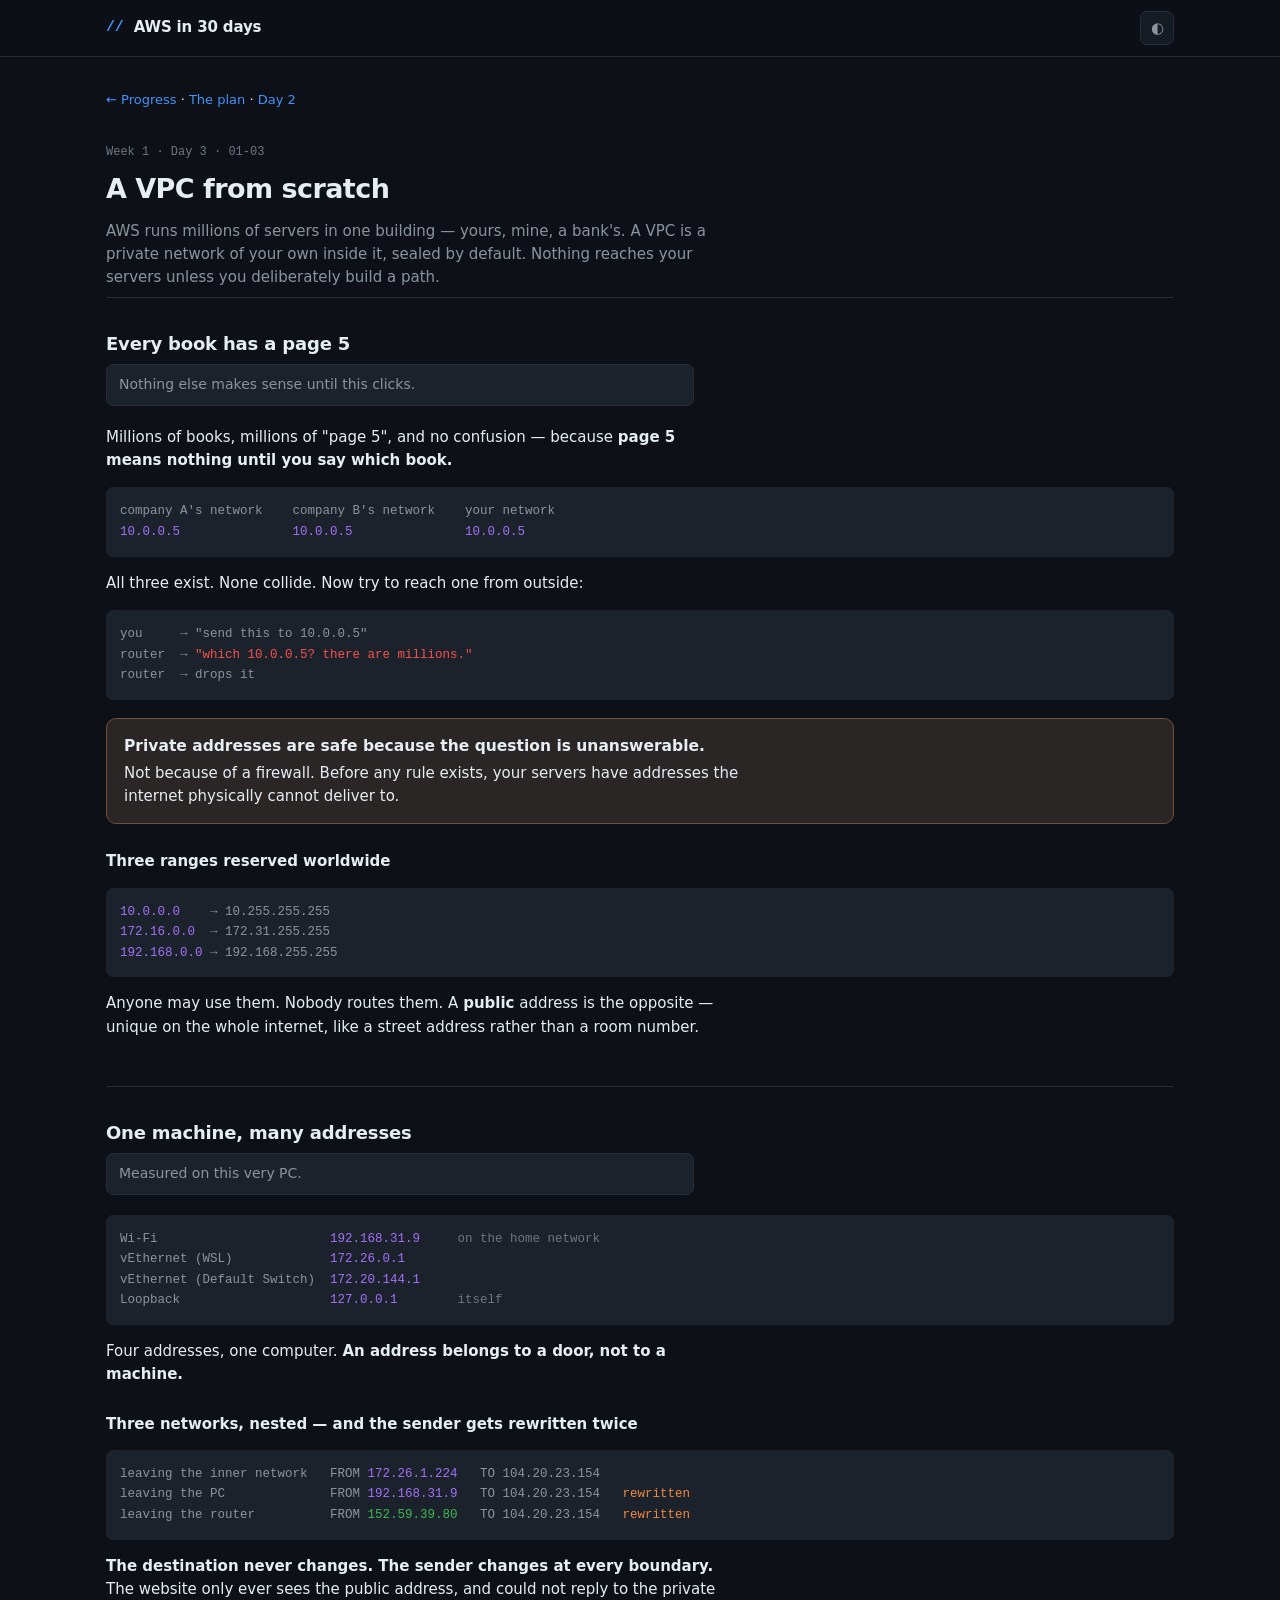
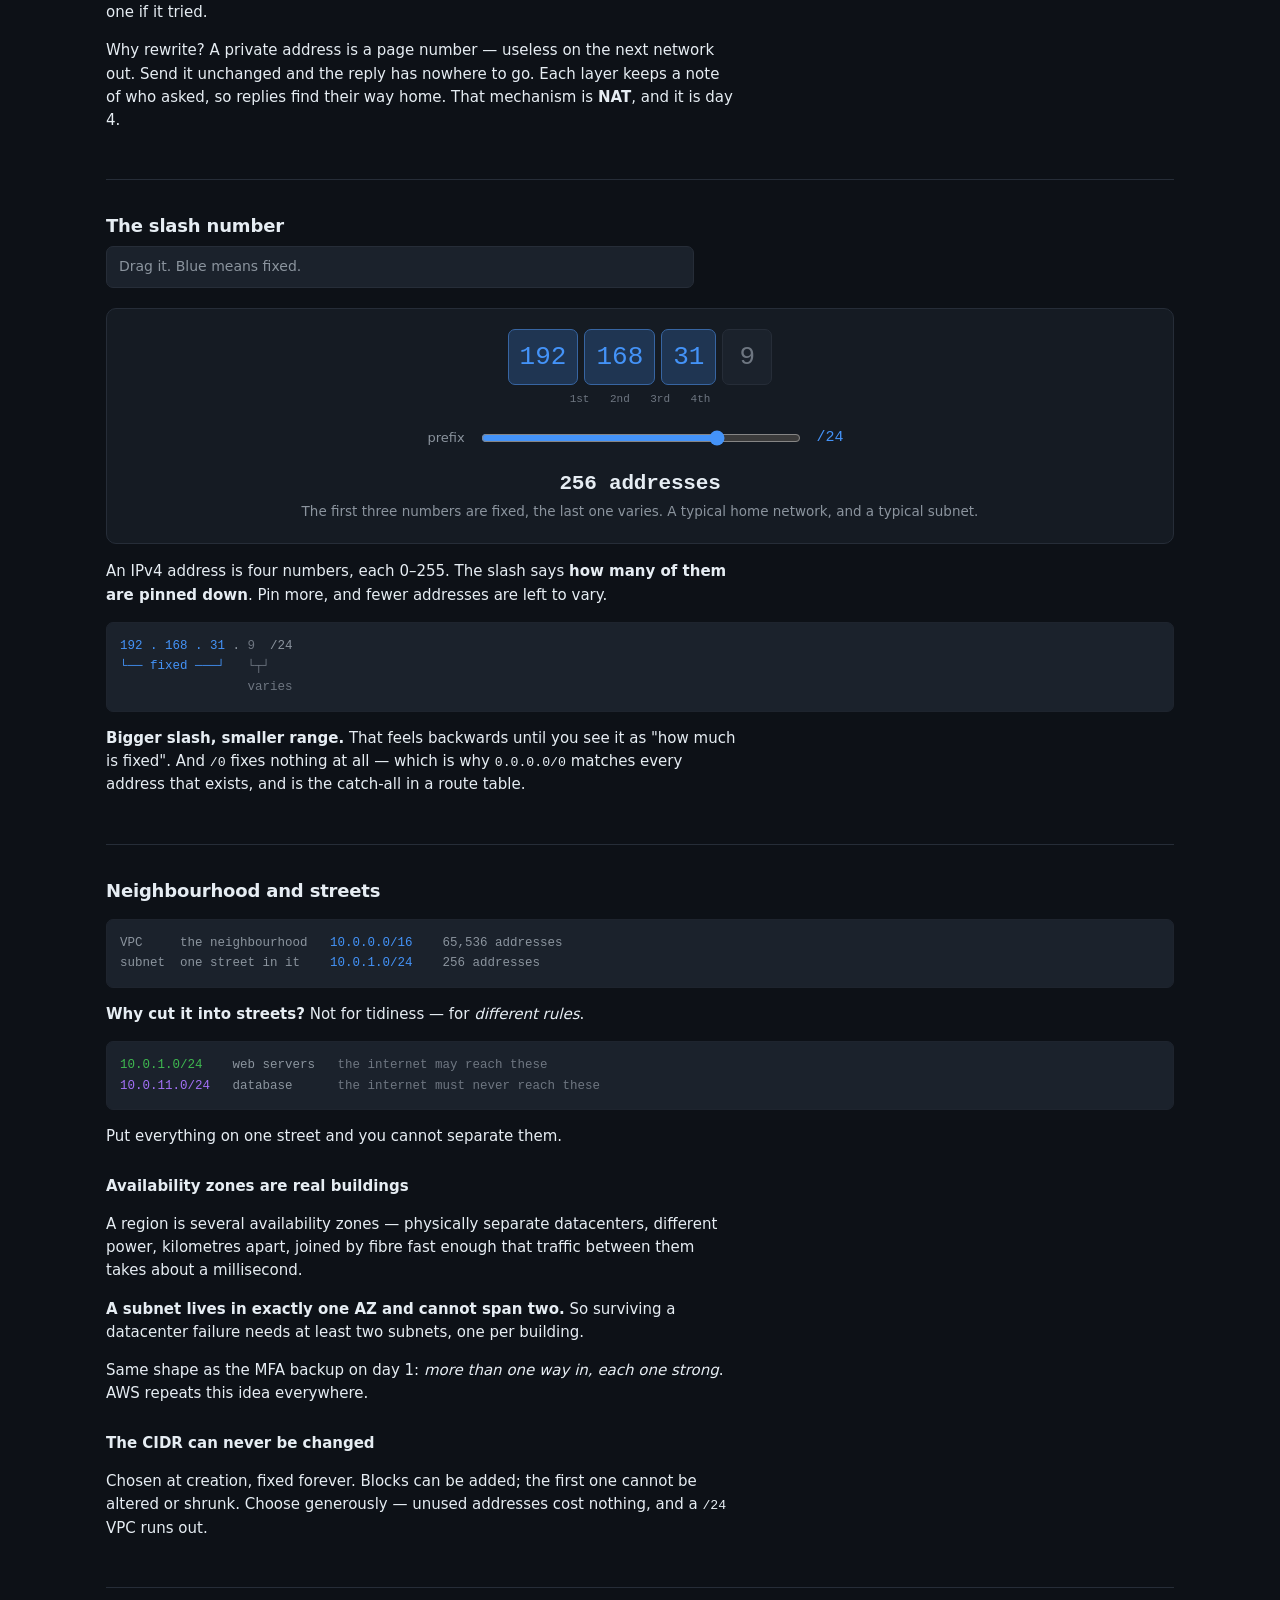
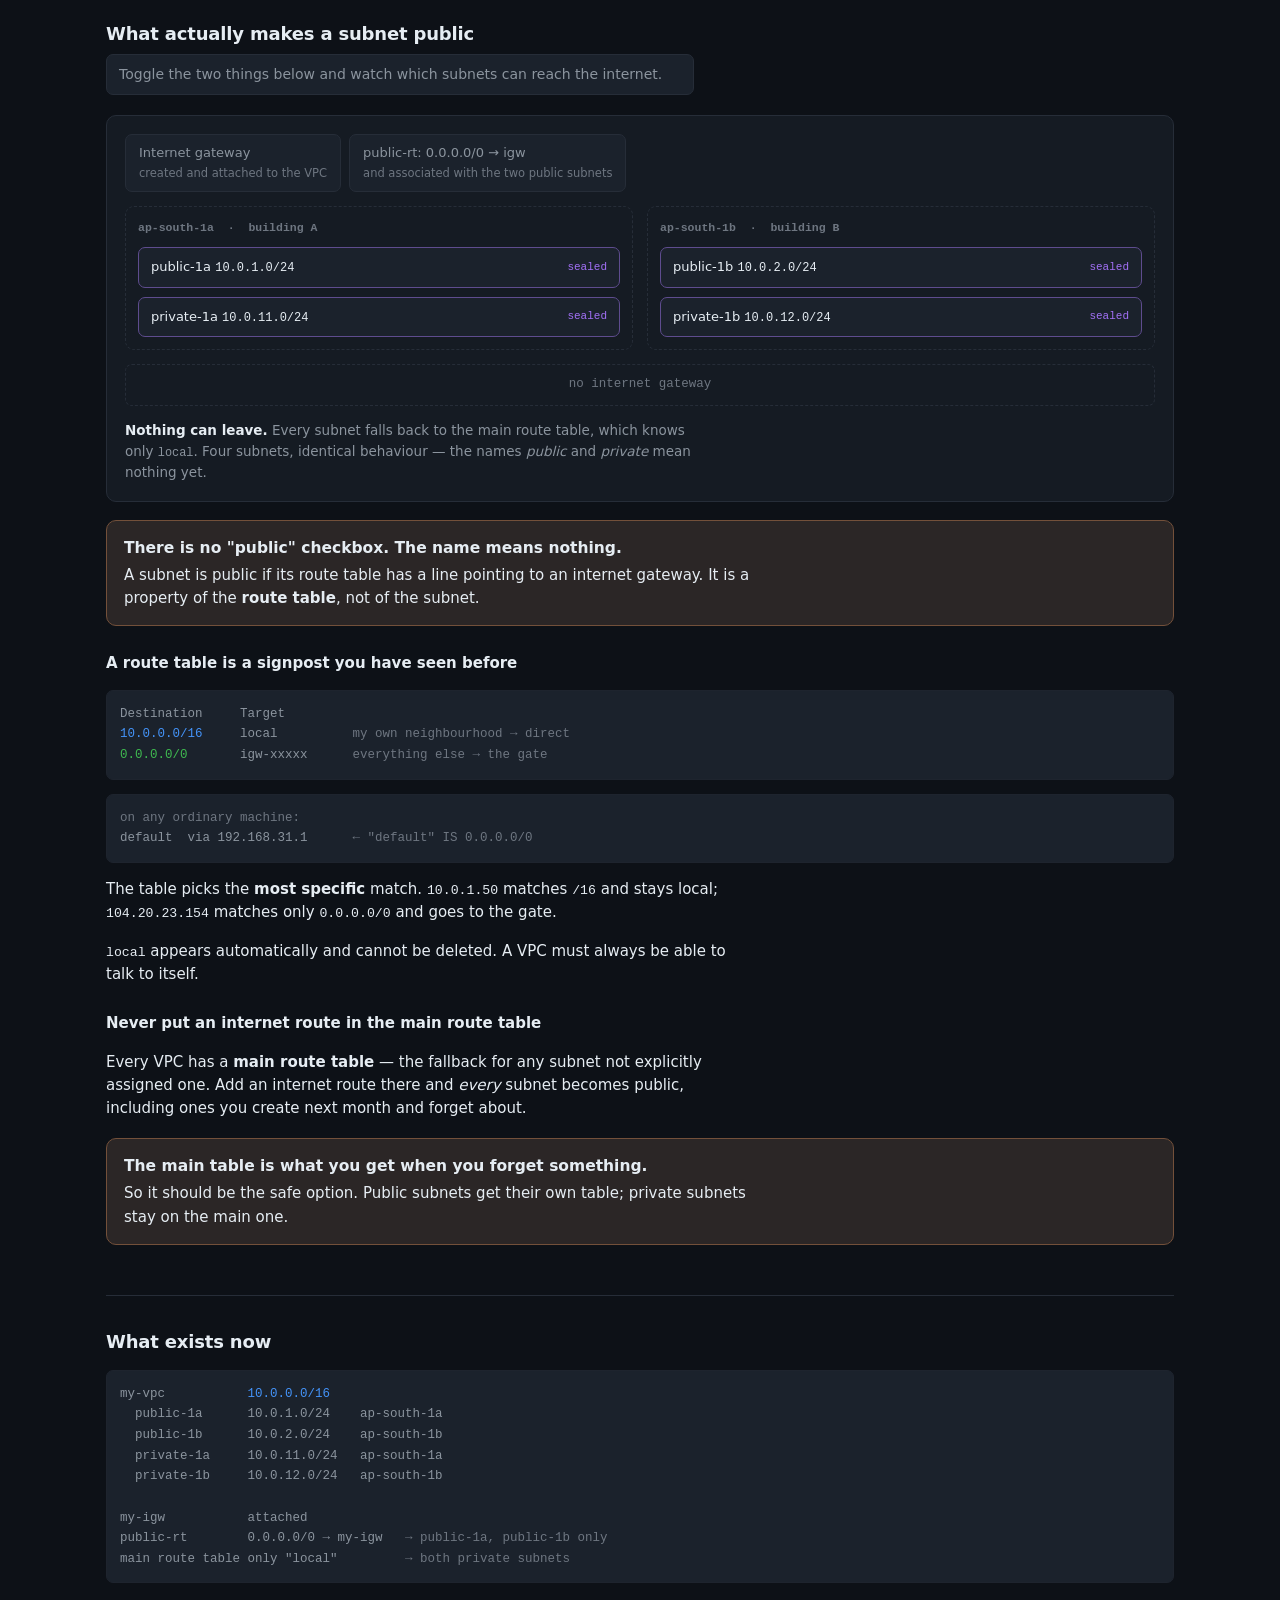
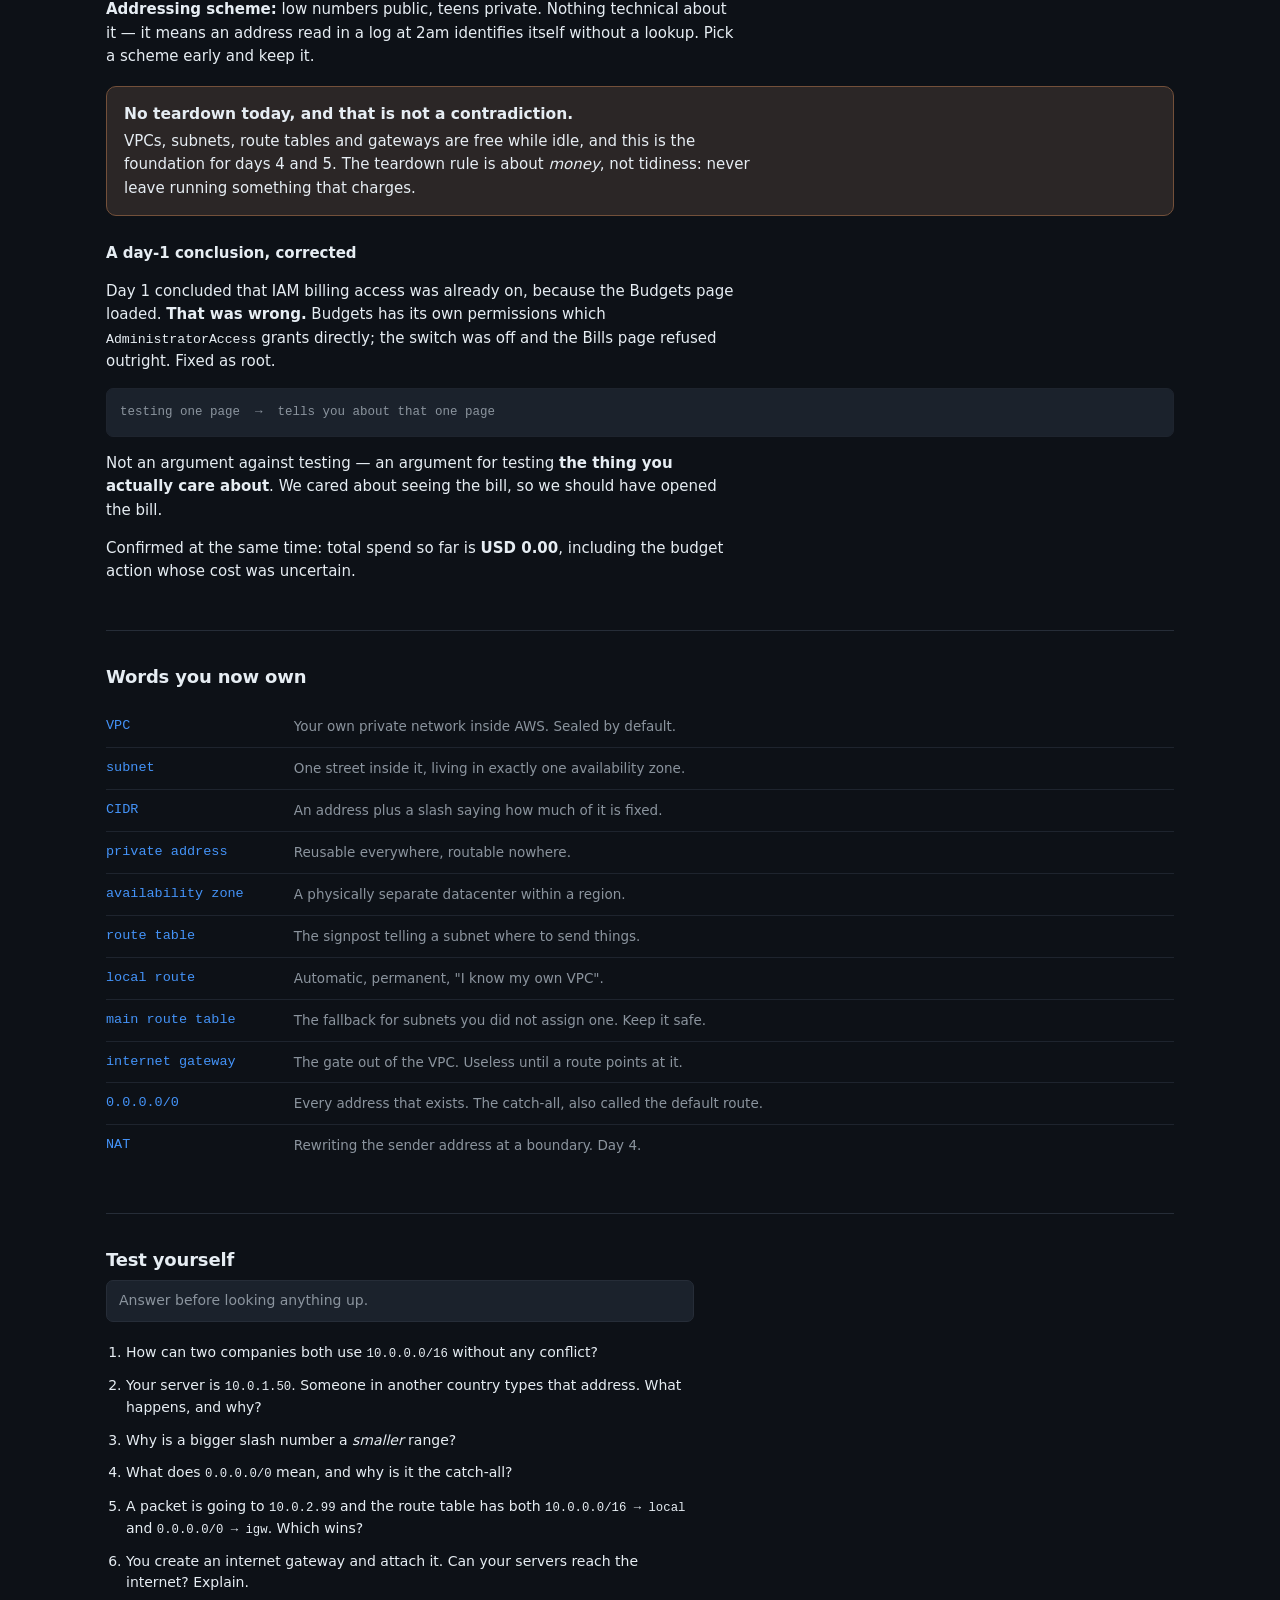
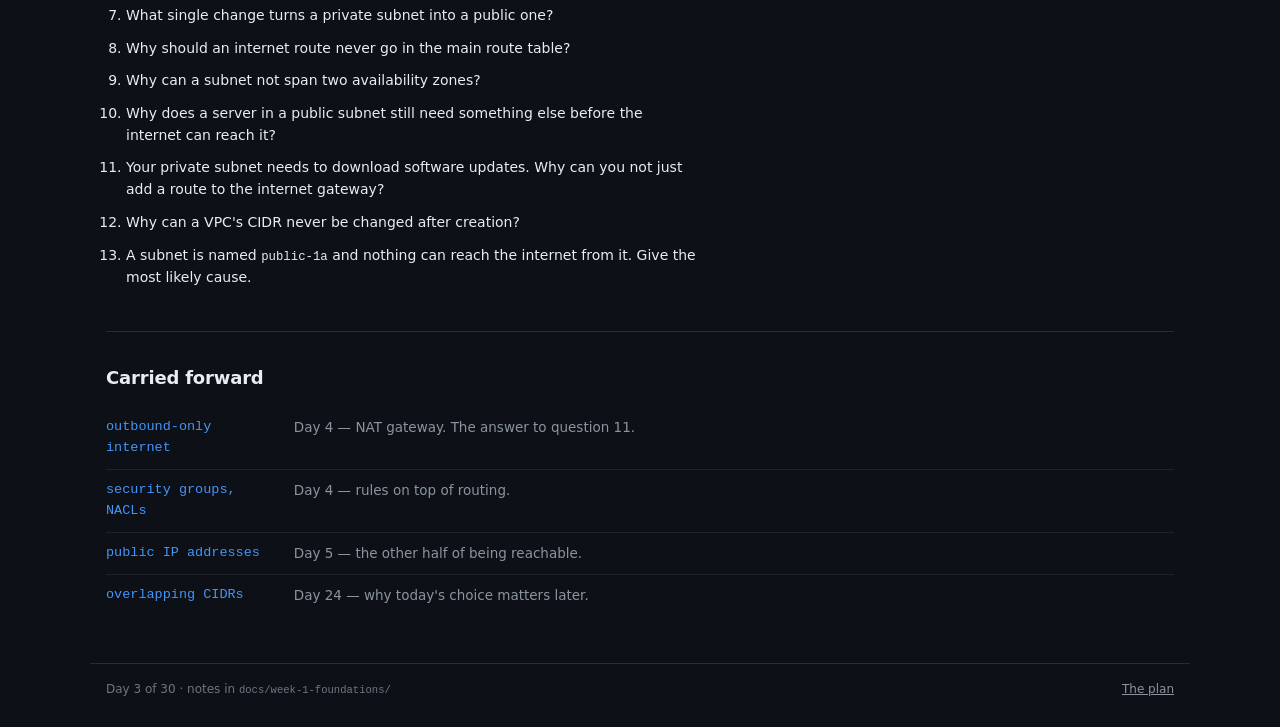
==== site/day-03.html @ 7ab869bf "Day 3: a VPC from scratch Built by hand with no wizard: VPC, four subnets across two AZs, an interne" ====
<!doctype html>
<html lang="en" data-theme="dark">
<head>
<meta charset="utf-8">
<meta name="viewport" content="width=device-width, initial-scale=1">
<title>Day 3 · A VPC from scratch</title>
<link rel="stylesheet" href="assets/site.css">
<style>
  :root {
    --pub:   #3fb950;
    --priv:  #a371f7;
    --gate:  #4493f8;
    --warn:  #f0883e;
    --bad:   #f85149;
  }
  :root[data-theme="light"] {
    --pub:   #1a7f37;
    --priv:  #8250df;
    --gate:  #0969da;
    --warn:  #bc4c00;
    --bad:   #cf222e;
  }

  .crumb { padding: 20px 0 0; font-size: 13px; }
  .crumb a { color: var(--accent); text-decoration: none; }
  .crumb a:hover { text-decoration: underline; }

  .lede { padding: 20px 0 8px; max-width: 66ch; }
  .lede .eyebrow { font-family: var(--mono); font-size: 12px; color: var(--ink-faint); margin: 0 0 6px; }
  .lede h1 { margin: 0 0 10px; font-size: 27px; letter-spacing: -.02em; }
  .lede p { margin: 0; color: var(--ink-dim); }

  section { padding: 32px 0; border-top: 1px solid var(--line); }
  section > h2 { margin: 0 0 6px; font-size: 18px; letter-spacing: -.01em; }
  section > .sub { margin: 0 0 20px; color: var(--ink-dim); font-size: 14px; max-width: 66ch; }
  h3.minor { margin: 26px 0 10px; font-size: 15px; }
  p { max-width: 66ch; }

  pre.box {
    font-family: var(--mono); font-size: 12.5px; line-height: 1.65;
    background: var(--panel-2); border: 1px solid var(--line-soft);
    border-radius: 7px; padding: 13px; margin: 14px 0;
    overflow-x: auto; color: var(--ink-dim);
  }
  pre.box .dim { color: var(--ink-faint); }
  pre.box .g   { color: var(--pub); }
  pre.box .p   { color: var(--priv); }
  pre.box .b   { color: var(--gate); }
  pre.box .r   { color: var(--bad); }
  pre.box .w   { color: var(--warn); }

  /* slash explorer */
  .slash { background: var(--panel); border: 1px solid var(--line); border-radius: var(--radius); padding: 20px 18px; }
  .octets { display: flex; gap: 6px; font-family: var(--mono); font-size: clamp(17px,3.2vw,26px); justify-content: center; margin-bottom: 6px; flex-wrap: wrap; }
  .oct { padding: 7px 11px; border-radius: 7px; border: 1px solid var(--line); background: var(--panel-2); min-width: 3.2ch; text-align: center; transition: background .15s, border-color .15s, color .15s; }
  .oct.fixed { background: color-mix(in srgb, var(--gate) 22%, transparent); border-color: color-mix(in srgb, var(--gate) 55%, var(--line)); color: var(--gate); }
  .oct.free  { color: var(--ink-faint); }
  .octlabels { display: flex; gap: 6px; justify-content: center; font-size: 11px; color: var(--ink-faint); font-family: var(--mono); margin-bottom: 18px; flex-wrap: wrap; }
  .octlabels span { min-width: 5.2ch; text-align: center; }
  .slider { display: flex; align-items: center; gap: 14px; justify-content: center; flex-wrap: wrap; }
  .slider input { width: min(320px, 70vw); accent-color: var(--gate); }
  .slider output { font-family: var(--mono); font-size: 15px; color: var(--gate); min-width: 4ch; }
  .slashout { margin-top: 18px; text-align: center; }
  .slashout b { display: block; font-family: var(--mono); font-size: 21px; letter-spacing: -.01em; }
  .slashout span { font-size: 13.5px; color: var(--ink-dim); }

  /* vpc diagram with toggle */
  .vpcbox { background: var(--panel); border: 1px solid var(--line); border-radius: var(--radius); padding: 18px; }
  .azrow { display: grid; grid-template-columns: repeat(auto-fit, minmax(230px,1fr)); gap: 14px; }
  .az { border: 1px dashed var(--line); border-radius: 9px; padding: 12px; }
  .az > b { display: block; font-family: var(--mono); font-size: 11.5px; color: var(--ink-faint); margin-bottom: 10px; }
  .sub {
    border: 1px solid var(--line); border-radius: 7px; padding: 9px 12px;
    margin-bottom: 9px; background: var(--panel-2);
    display: flex; justify-content: space-between; align-items: center; gap: 10px;
    font-size: 13px;
  }
  .sub:last-child { margin-bottom: 0; }
  .sub code { font-family: var(--mono); font-size: 12px; }
  .sub .state { font-family: var(--mono); font-size: 11px; white-space: nowrap; }
  .sub.open  { border-color: color-mix(in srgb, var(--pub) 55%, var(--line)); }
  .sub.open .state  { color: var(--pub); }
  .sub.shut { border-color: color-mix(in srgb, var(--priv) 45%, var(--line)); }
  .sub.shut .state { color: var(--priv); }
  .gatebar {
    margin-top: 14px; text-align: center; font-family: var(--mono); font-size: 12.5px;
    padding: 10px; border-radius: 7px; border: 1px dashed var(--line); color: var(--ink-faint);
  }
  .gatebar.on { border-color: color-mix(in srgb, var(--gate) 50%, var(--line)); color: var(--gate); }
  .rtbtns { display: flex; gap: 8px; flex-wrap: wrap; margin-bottom: 14px; }
  .tgl {
    font: inherit; font-size: 13px; padding: 8px 13px; cursor: pointer; text-align: left;
    background: var(--panel-2); color: var(--ink-dim);
    border: 1px solid var(--line); border-radius: 7px;
  }
  .tgl[aria-pressed="true"] { color: var(--ink); border-color: color-mix(in srgb, var(--gate) 55%, var(--line)); background: color-mix(in srgb, var(--gate) 14%, transparent); }
  .tgl:focus-visible { outline: 2px solid var(--accent); outline-offset: 1px; }
  .tgl small { display: block; font-size: 11.5px; color: var(--ink-faint); margin-top: 2px; }
  .rtexplain { margin: 14px 0 0; font-size: 13.5px; color: var(--ink-dim); min-height: 3.2em; }
  .rtexplain b { color: var(--ink); }

  .callout {
    margin: 18px 0; padding: 15px 17px; border-radius: var(--radius);
    background: color-mix(in srgb, var(--warn) 10%, var(--panel));
    border: 1px solid color-mix(in srgb, var(--warn) 38%, var(--line));
  }
  .callout p { margin: 0; }
  .callout .big { font-size: 15.5px; font-weight: 600; margin-bottom: 4px; }

  .done { border: 1px solid var(--line); border-radius: var(--radius); overflow: hidden; }
  .drow { display: grid; grid-template-columns: 3ch 1fr; gap: 12px; padding: 9px 14px; font-size: 13.5px; border-bottom: 1px solid var(--line-soft); }
  .drow:last-child { border-bottom: 0; }
  .drow span:first-child { color: var(--pub); }
  .drow.x span:first-child { color: var(--bad); }

  .vocab { display: grid; }
  .vrow { display: grid; grid-template-columns: 18ch 1fr; gap: 16px; padding: 10px 0; border-bottom: 1px solid var(--line-soft); }
  .vrow:last-child { border-bottom: 0; }
  .vrow dt { font-size: 13.5px; color: var(--accent); font-family: var(--mono); }
  .vrow dd { margin: 0; font-size: 13.5px; color: var(--ink-dim); }

  ol.qs { margin: 0; padding-left: 20px; }
  ol.qs li { margin-bottom: 11px; font-size: 14px; max-width: 64ch; }

  .foot { display: flex; justify-content: space-between; gap: 16px; flex-wrap: wrap;
    border-top: 1px solid var(--line); padding-top: 16px; padding-bottom: 34px;
    font-size: 12px; color: var(--ink-faint); }

  @media (max-width: 620px) { .vrow { grid-template-columns: 1fr; gap: 2px; } }
  @media (prefers-reduced-motion: reduce) { * { transition: none !important; } }
</style>
</head>
<body>

<header class="topbar">
  <div class="wrap topbar-inner">
    <div class="brand"><span class="brand-mark">//</span><span>AWS in 30 days</span></div>
    <div class="topbar-tools"><button id="theme" type="button" title="Toggle theme">◐</button></div>
  </div>
</header>

<main class="wrap">

  <p class="crumb"><a href="index.html">← Progress</a> · <a href="plan.html">The plan</a> · <a href="day-02.html">Day 2</a></p>

  <div class="lede">
    <p class="eyebrow">Week 1 · Day 3 · 01-03</p>
    <h1>A VPC from scratch</h1>
    <p>AWS runs millions of servers in one building — yours, mine, a bank's.
    A VPC is a private network of your own inside it, sealed by default.
    Nothing reaches your servers unless you deliberately build a path.</p>
  </div>

  <section>
    <h2>Every book has a page 5</h2>
    <p class="sub">Nothing else makes sense until this clicks.</p>

    <p>Millions of books, millions of "page 5", and no confusion — because
    <strong>page 5 means nothing until you say which book.</strong></p>

    <pre class="box">company A's network    company B's network    your network
<span class="p">10.0.0.5</span>               <span class="p">10.0.0.5</span>               <span class="p">10.0.0.5</span></pre>

    <p>All three exist. None collide. Now try to reach one from outside:</p>

    <pre class="box">you     → "send this to 10.0.0.5"
router  → <span class="r">"which 10.0.0.5? there are millions."</span>
router  → drops it</pre>

    <div class="callout">
      <p class="big">Private addresses are safe because the question is unanswerable.</p>
      <p>Not because of a firewall. Before any rule exists, your servers have
      addresses the internet physically cannot deliver to.</p>
    </div>

    <h3 class="minor">Three ranges reserved worldwide</h3>
    <pre class="box"><span class="p">10.0.0.0</span>    → 10.255.255.255
<span class="p">172.16.0.0</span>  → 172.31.255.255
<span class="p">192.168.0.0</span> → 192.168.255.255</pre>
    <p>Anyone may use them. Nobody routes them. A <strong>public</strong>
    address is the opposite — unique on the whole internet, like a street
    address rather than a room number.</p>
  </section>

  <section>
    <h2>One machine, many addresses</h2>
    <p class="sub">Measured on this very PC.</p>

    <pre class="box">Wi-Fi                       <span class="p">192.168.31.9</span>     <span class="dim">on the home network</span>
vEthernet (WSL)             <span class="p">172.26.0.1</span>
vEthernet (Default Switch)  <span class="p">172.20.144.1</span>
Loopback                    <span class="p">127.0.0.1</span>        <span class="dim">itself</span></pre>

    <p>Four addresses, one computer. <strong>An address belongs to a door,
    not to a machine.</strong></p>

    <h3 class="minor">Three networks, nested — and the sender gets rewritten twice</h3>

    <pre class="box">leaving the inner network   FROM <span class="p">172.26.1.224</span>   TO 104.20.23.154
leaving the PC              FROM <span class="p">192.168.31.9</span>   TO 104.20.23.154   <span class="w">rewritten</span>
leaving the router          FROM <span class="g">152.59.39.80</span>   TO 104.20.23.154   <span class="w">rewritten</span></pre>

    <p><strong>The destination never changes. The sender changes at every
    boundary.</strong> The website only ever sees the public address, and
    could not reply to the private one if it tried.</p>

    <p>Why rewrite? A private address is a page number — useless on the next
    network out. Send it unchanged and the reply has nowhere to go. Each
    layer keeps a note of who asked, so replies find their way home. That
    mechanism is <strong>NAT</strong>, and it is day 4.</p>
  </section>

  <section>
    <h2>The slash number</h2>
    <p class="sub">Drag it. Blue means fixed.</p>

    <div class="slash">
      <div class="octets" id="octets"></div>
      <div class="octlabels">
        <span>1st</span><span>2nd</span><span>3rd</span><span>4th</span>
      </div>
      <div class="slider">
        <label for="pfx" style="font-size:13px;color:var(--ink-dim)">prefix</label>
        <input type="range" id="pfx" min="0" max="32" step="8" value="24">
        <output id="pfxout">/24</output>
      </div>
      <div class="slashout" id="slashout"></div>
    </div>

    <p style="margin-top:16px">An IPv4 address is four numbers, each 0–255.
    The slash says <strong>how many of them are pinned down</strong>. Pin
    more, and fewer addresses are left to vary.</p>

    <pre class="box"><span class="b">192 . 168 . 31</span> . <span class="dim">9</span>  /24
<span class="b">└── fixed ───┘</span>   <span class="dim">└┬┘</span>
                 <span class="dim">varies</span></pre>

    <p><strong>Bigger slash, smaller range.</strong> That feels backwards
    until you see it as "how much is fixed". And <code>/0</code> fixes
    nothing at all — which is why <code>0.0.0.0/0</code> matches every
    address that exists, and is the catch-all in a route table.</p>
  </section>

  <section>
    <h2>Neighbourhood and streets</h2>

    <pre class="box">VPC     the neighbourhood   <span class="b">10.0.0.0/16</span>    65,536 addresses
subnet  one street in it    <span class="b">10.0.1.0/24</span>    256 addresses</pre>

    <p><strong>Why cut it into streets?</strong> Not for tidiness — for
    <em>different rules</em>.</p>

    <pre class="box"><span class="g">10.0.1.0/24</span>    web servers   <span class="dim">the internet may reach these</span>
<span class="p">10.0.11.0/24</span>   database      <span class="dim">the internet must never reach these</span></pre>

    <p>Put everything on one street and you cannot separate them.</p>

    <h3 class="minor">Availability zones are real buildings</h3>
    <p>A region is several availability zones — physically separate
    datacenters, different power, kilometres apart, joined by fibre fast
    enough that traffic between them takes about a millisecond.</p>
    <p><strong>A subnet lives in exactly one AZ and cannot span two.</strong>
    So surviving a datacenter failure needs at least two subnets, one per
    building.</p>
    <p>Same shape as the MFA backup on day 1: <em>more than one way in, each
    one strong</em>. AWS repeats this idea everywhere.</p>

    <h3 class="minor">The CIDR can never be changed</h3>
    <p>Chosen at creation, fixed forever. Blocks can be added; the first one
    cannot be altered or shrunk. Choose generously — unused addresses cost
    nothing, and a <code>/24</code> VPC runs out.</p>
  </section>

  <section>
    <h2>What actually makes a subnet public</h2>
    <p class="sub">Toggle the two things below and watch which subnets can
    reach the internet.</p>

    <div class="vpcbox">
      <div class="rtbtns" id="rtbtns"></div>

      <div class="azrow">
        <div class="az">
          <b>ap-south-1a &nbsp;·&nbsp; building A</b>
          <div class="sub" id="s-pub-a"><span>public-1a <code>10.0.1.0/24</code></span><span class="state">—</span></div>
          <div class="sub" id="s-priv-a"><span>private-1a <code>10.0.11.0/24</code></span><span class="state">—</span></div>
        </div>
        <div class="az">
          <b>ap-south-1b &nbsp;·&nbsp; building B</b>
          <div class="sub" id="s-pub-b"><span>public-1b <code>10.0.2.0/24</code></span><span class="state">—</span></div>
          <div class="sub" id="s-priv-b"><span>private-1b <code>10.0.12.0/24</code></span><span class="state">—</span></div>
        </div>
      </div>

      <div class="gatebar" id="gatebar">no internet gateway</div>
      <p class="rtexplain" id="rtexplain"></p>
    </div>

    <div class="callout">
      <p class="big">There is no "public" checkbox. The name means nothing.</p>
      <p>A subnet is public if its route table has a line pointing to an
      internet gateway. It is a property of the <strong>route table</strong>,
      not of the subnet.</p>
    </div>

    <h3 class="minor">A route table is a signpost you have seen before</h3>
    <pre class="box">Destination     Target
<span class="b">10.0.0.0/16</span>     local          <span class="dim">my own neighbourhood → direct</span>
<span class="g">0.0.0.0/0</span>       igw-xxxxx      <span class="dim">everything else → the gate</span></pre>
    <pre class="box"><span class="dim">on any ordinary machine:</span>
default  via 192.168.31.1      <span class="dim">← "default" IS 0.0.0.0/0</span></pre>
    <p>The table picks the <strong>most specific</strong> match.
    <code>10.0.1.50</code> matches <code>/16</code> and stays local;
    <code>104.20.23.154</code> matches only <code>0.0.0.0/0</code> and goes
    to the gate.</p>
    <p><code>local</code> appears automatically and cannot be deleted. A VPC
    must always be able to talk to itself.</p>

    <h3 class="minor">Never put an internet route in the main route table</h3>
    <p>Every VPC has a <strong>main route table</strong> — the fallback for
    any subnet not explicitly assigned one. Add an internet route there and
    <em>every</em> subnet becomes public, including ones you create next
    month and forget about.</p>
    <div class="callout">
      <p class="big">The main table is what you get when you forget something.</p>
      <p>So it should be the safe option. Public subnets get their own table;
      private subnets stay on the main one.</p>
    </div>
  </section>

  <section>
    <h2>What exists now</h2>
    <pre class="box">my-vpc           <span class="b">10.0.0.0/16</span>
  public-1a      10.0.1.0/24    ap-south-1a
  public-1b      10.0.2.0/24    ap-south-1b
  private-1a     10.0.11.0/24   ap-south-1a
  private-1b     10.0.12.0/24   ap-south-1b

my-igw           attached
public-rt        0.0.0.0/0 → my-igw   <span class="dim">→ public-1a, public-1b only</span>
main route table only "local"         <span class="dim">→ both private subnets</span></pre>

    <p><strong>Addressing scheme:</strong> low numbers public, teens private.
    Nothing technical about it — it means an address read in a log at 2am
    identifies itself without a lookup. Pick a scheme early and keep it.</p>

    <div class="callout">
      <p class="big">No teardown today, and that is not a contradiction.</p>
      <p>VPCs, subnets, route tables and gateways are free while idle, and
      this is the foundation for days 4 and 5. The teardown rule is about
      <em>money</em>, not tidiness: never leave running something that
      charges.</p>
    </div>

    <h3 class="minor">A day-1 conclusion, corrected</h3>
    <p>Day 1 concluded that IAM billing access was already on, because the
    Budgets page loaded. <strong>That was wrong.</strong> Budgets has its own
    permissions which <code>AdministratorAccess</code> grants directly; the
    switch was off and the Bills page refused outright. Fixed as root.</p>
    <pre class="box">testing one page  →  tells you about that one page</pre>
    <p>Not an argument against testing — an argument for testing
    <strong>the thing you actually care about</strong>. We cared about seeing
    the bill, so we should have opened the bill.</p>
    <p>Confirmed at the same time: total spend so far is
    <strong>USD 0.00</strong>, including the budget action whose cost was
    uncertain.</p>
  </section>

  <section>
    <h2>Words you now own</h2>
    <dl class="vocab">
      <div class="vrow"><dt>VPC</dt><dd>Your own private network inside AWS. Sealed by default.</dd></div>
      <div class="vrow"><dt>subnet</dt><dd>One street inside it, living in exactly one availability zone.</dd></div>
      <div class="vrow"><dt>CIDR</dt><dd>An address plus a slash saying how much of it is fixed.</dd></div>
      <div class="vrow"><dt>private address</dt><dd>Reusable everywhere, routable nowhere.</dd></div>
      <div class="vrow"><dt>availability zone</dt><dd>A physically separate datacenter within a region.</dd></div>
      <div class="vrow"><dt>route table</dt><dd>The signpost telling a subnet where to send things.</dd></div>
      <div class="vrow"><dt>local route</dt><dd>Automatic, permanent, "I know my own VPC".</dd></div>
      <div class="vrow"><dt>main route table</dt><dd>The fallback for subnets you did not assign one. Keep it safe.</dd></div>
      <div class="vrow"><dt>internet gateway</dt><dd>The gate out of the VPC. Useless until a route points at it.</dd></div>
      <div class="vrow"><dt>0.0.0.0/0</dt><dd>Every address that exists. The catch-all, also called the default route.</dd></div>
      <div class="vrow"><dt>NAT</dt><dd>Rewriting the sender address at a boundary. Day 4.</dd></div>
    </dl>
  </section>

  <section>
    <h2>Test yourself</h2>
    <p class="sub">Answer before looking anything up.</p>
    <ol class="qs">
      <li>How can two companies both use <code>10.0.0.0/16</code> without any conflict?</li>
      <li>Your server is <code>10.0.1.50</code>. Someone in another country types that address. What happens, and why?</li>
      <li>Why is a bigger slash number a <em>smaller</em> range?</li>
      <li>What does <code>0.0.0.0/0</code> mean, and why is it the catch-all?</li>
      <li>A packet is going to <code>10.0.2.99</code> and the route table has both <code>10.0.0.0/16 → local</code> and <code>0.0.0.0/0 → igw</code>. Which wins?</li>
      <li>You create an internet gateway and attach it. Can your servers reach the internet? Explain.</li>
      <li>What single change turns a private subnet into a public one?</li>
      <li>Why should an internet route never go in the main route table?</li>
      <li>Why can a subnet not span two availability zones?</li>
      <li>Why does a server in a public subnet still need something else before the internet can reach it?</li>
      <li>Your private subnet needs to download software updates. Why can you not just add a route to the internet gateway?</li>
      <li>Why can a VPC's CIDR never be changed after creation?</li>
      <li>A subnet is named <code>public-1a</code> and nothing can reach the internet from it. Give the most likely cause.</li>
    </ol>
  </section>

  <section>
    <h2>Carried forward</h2>
    <dl class="vocab">
      <div class="vrow"><dt>outbound-only internet</dt><dd>Day 4 — NAT gateway. The answer to question 11.</dd></div>
      <div class="vrow"><dt>security groups, NACLs</dt><dd>Day 4 — rules on top of routing.</dd></div>
      <div class="vrow"><dt>public IP addresses</dt><dd>Day 5 — the other half of being reachable.</dd></div>
      <div class="vrow"><dt>overlapping CIDRs</dt><dd>Day 24 — why today's choice matters later.</dd></div>
    </dl>
  </section>

</main>

<footer class="wrap foot">
  <span>Day 3 of 30 · notes in <code>docs/week-1-foundations/</code></span>
  <span class="muted"><a href="plan.html" style="color:inherit">The plan</a></span>
</footer>

<script>
(function () {
  "use strict";

  var THEME = "netcurriculum.theme";
  try {
    var saved = localStorage.getItem(THEME);
    if (saved) document.documentElement.dataset.theme = saved;
  } catch (e) { /* storage may be blocked; the page still works */ }
  document.getElementById("theme").addEventListener("click", function () {
    var next = document.documentElement.dataset.theme === "dark" ? "light" : "dark";
    document.documentElement.dataset.theme = next;
    try { localStorage.setItem(THEME, next); } catch (e) { /* ignore */ }
  });

  function el(tag, cls, text) {
    var n = document.createElement(tag);
    if (cls) n.className = cls;
    if (text != null) n.textContent = text;
    return n;
  }

  /* ---------- slash explorer ---------- */
  var ADDR = [192, 168, 31, 9];
  var octets = document.getElementById("octets");
  var pfx = document.getElementById("pfx");
  var pfxout = document.getElementById("pfxout");
  var slashout = document.getElementById("slashout");

  ADDR.forEach(function () { octets.appendChild(el("span", "oct")); });

  function fmt(n) {
    return n.toString().replace(/\B(?=(\d{3})+(?!\d))/g, ",");
  }

  function drawSlash() {
    var p = parseInt(pfx.value, 10);
    var fixed = p / 8;
    pfxout.textContent = "/" + p;

    Array.prototype.forEach.call(octets.children, function (o, i) {
      o.textContent = ADDR[i];
      o.className = "oct " + (i < fixed ? "fixed" : "free");
    });

    var count = Math.pow(2, 32 - p);
    slashout.innerHTML = "";
    slashout.appendChild(el("b", null, fmt(count) + (count === 1 ? " address" : " addresses")));

    var note;
    if (p === 32) note = "Everything is pinned down, so exactly one address. This is how a single host is written.";
    else if (p === 0) note = "Nothing is pinned down, so it matches every address that exists. This is 0.0.0.0/0 — the catch-all.";
    else if (p === 24) note = "The first three numbers are fixed, the last one varies. A typical home network, and a typical subnet.";
    else if (p === 16) note = "Two numbers fixed. A sensible size for a whole VPC — room to carve 256 subnets out of it.";
    else note = fixed + " of the four numbers are fixed; the rest vary.";
    slashout.appendChild(el("span", null, note));
  }
  pfx.addEventListener("input", drawSlash);
  drawSlash();

  /* ---------- VPC reachability toggle ----------
     Two independent switches. The point is that the gateway alone changes
     nothing — the route table is what makes a subnet public. */
  var igwOn = false;
  var routeOn = false;
  var rtbtns = document.getElementById("rtbtns");
  var gatebar = document.getElementById("gatebar");
  var rtexplain = document.getElementById("rtexplain");

  function mkTgl(label, hint, get, set) {
    var b = el("button", "tgl");
    b.type = "button";
    b.appendChild(document.createTextNode(label));
    b.appendChild(el("small", null, hint));
    b.addEventListener("click", function () { set(!get()); drawVpc(); });
    rtbtns.appendChild(b);
    return b;
  }

  var tIgw = mkTgl("Internet gateway", "created and attached to the VPC",
    function () { return igwOn; }, function (v) { igwOn = v; });
  var tRoute = mkTgl("public-rt: 0.0.0.0/0 → igw", "and associated with the two public subnets",
    function () { return routeOn; }, function (v) { routeOn = v; });

  var SUBS = [
    { id: "s-pub-a",  pub: true },
    { id: "s-priv-a", pub: false },
    { id: "s-pub-b",  pub: true },
    { id: "s-priv-b", pub: false }
  ];

  function drawVpc() {
    tIgw.setAttribute("aria-pressed", igwOn ? "true" : "false");
    tRoute.setAttribute("aria-pressed", routeOn ? "true" : "false");

    gatebar.textContent = igwOn ? "my-igw  ──  attached" : "no internet gateway";
    gatebar.className = "gatebar" + (igwOn ? " on" : "");

    var reachable = igwOn && routeOn;

    SUBS.forEach(function (s) {
      var node = document.getElementById(s.id);
      var open = reachable && s.pub;
      node.className = "sub " + (open ? "open" : "shut");
      node.querySelector(".state").textContent = open ? "can reach the internet" : "sealed";
    });

    if (!igwOn && !routeOn) {
      rtexplain.innerHTML = "<b>Nothing can leave.</b> Every subnet falls back to the main route table, which knows only <code>local</code>. Four subnets, identical behaviour — the names <em>public</em> and <em>private</em> mean nothing yet.";
    } else if (igwOn && !routeOn) {
      rtexplain.innerHTML = "<b>The gate exists and still nothing changes.</b> No route table mentions it, so no subnet can find it. This is the most common “why can't my server reach the internet” question in AWS — the gateway is attached, everything looks right, and the route table was never touched.";
    } else if (!igwOn && routeOn) {
      rtexplain.innerHTML = "<b>A signpost pointing at nothing.</b> The route exists but there is no gateway for it to lead to. AWS will not even let you save this — shown here only to make the pairing obvious.";
    } else {
      rtexplain.innerHTML = "<b>Both pieces, and only now does it work.</b> The two public subnets use <code>public-rt</code>, which sends <code>0.0.0.0/0</code> to the gateway. The private subnets were never associated with it, so they still fall back to the main table and stay sealed. <em>One line of configuration is the entire difference.</em>";
    }
  }
  drawVpc();
})();
</script>
</body>
</html>
---- site/assets/site.css ----
:root {
  --bg: #0d1117; --panel: #151b23; --panel-2: #1b222c;
  --line: #262d38; --line-soft: #1e242e;
  --ink: #e6edf3; --ink-dim: #8b949e; --ink-faint: #6e7681;
  --accent: #4493f8; --done: #3fb950;
  --radius: 10px;
  --mono: ui-monospace, "Cascadia Code", "JetBrains Mono", Consolas, monospace;
  --sans: ui-sans-serif, system-ui, "Segoe UI", sans-serif;
}
:root[data-theme="light"] {
  --bg: #ffffff; --panel: #f6f8fa; --panel-2: #eef1f4;
  --line: #d0d7de; --line-soft: #e4e8ec;
  --ink: #1f2328; --ink-dim: #59636e; --ink-faint: #818b98;
  --accent: #0969da; --done: #1a7f37;
}
* { box-sizing: border-box; }
body {
  margin: 0; background: var(--bg); color: var(--ink);
  font-family: var(--sans); font-size: 15px; line-height: 1.55;
  -webkit-font-smoothing: antialiased;
}
.wrap { max-width: 1100px; margin: 0 auto; padding: 0 16px; }
.muted { color: var(--ink-dim); }
code { font-family: var(--mono); font-size: .88em; }

.topbar {
  position: sticky; top: 0; z-index: 10;
  background: color-mix(in srgb, var(--bg) 88%, transparent);
  backdrop-filter: blur(8px);
  border-bottom: 1px solid var(--line);
}
.topbar-inner {
  display: flex; align-items: center; justify-content: space-between;
  gap: 16px; height: 56px;
}
.brand { display: flex; align-items: center; gap: 10px; font-weight: 600; letter-spacing: -.01em; }
.brand-mark { font-family: var(--mono); color: var(--accent); }
.topbar-tools { display: flex; gap: 8px; align-items: center; }
#search {
  width: min(280px, 44vw); padding: 7px 11px;
  background: var(--panel); color: var(--ink);
  border: 1px solid var(--line); border-radius: 7px;
  font: inherit; font-size: 14px;
}
#search:focus { outline: 2px solid var(--accent); outline-offset: -1px; border-color: transparent; }
#theme {
  width: 34px; height: 34px; cursor: pointer;
  background: var(--panel); color: var(--ink-dim);
  border: 1px solid var(--line); border-radius: 7px; font-size: 15px;
}
#theme:hover { color: var(--ink); }

.summary { padding: 32px 0 20px; }
.summary-head { display: flex; align-items: baseline; justify-content: space-between; gap: 16px; flex-wrap: wrap; }
.summary h1 { margin: 0; font-size: 20px; letter-spacing: -.01em; }
#overall-text { margin: 0; font-family: var(--mono); font-size: 13px; }
.note { margin: 14px 0 0; font-size: 13px; color: var(--ink-faint); max-width: 62ch; }

.bar { height: 5px; background: var(--panel-2); border-radius: 99px; overflow: hidden; }
.bar-lg { height: 7px; margin-top: 12px; }
.bar-fill { height: 100%; width: 0; background: var(--done); border-radius: 99px; transition: width .25s ease; }

.phases { display: grid; gap: 14px; padding-bottom: 40px; }
.phase {
  background: var(--panel); border: 1px solid var(--line);
  border-radius: var(--radius); overflow: hidden;
}
.phase[data-complete="true"] { border-color: color-mix(in srgb, var(--done) 40%, var(--line)); }
.phase-head {
  display: flex; align-items: center; gap: 12px;
  padding: 13px 16px; cursor: pointer; user-select: none;
}
.phase-head::-webkit-details-marker { display: none; }
.phase-head { list-style: none; }
.phase-head:hover { background: var(--panel-2); }
.chev { color: var(--ink-faint); font-size: 11px; width: 10px; transition: transform .15s ease; }
.phase[open] .chev { transform: rotate(90deg); }
.phase-id {
  font-family: var(--mono); font-size: 12px; font-weight: 600;
  color: var(--accent); background: color-mix(in srgb, var(--accent) 12%, transparent);
  padding: 2px 7px; border-radius: 5px; min-width: 34px; text-align: center;
}
.phase-title { font-weight: 600; letter-spacing: -.01em; }
.phase-meta { margin-left: auto; display: flex; align-items: center; gap: 12px; }
.phase-count { font-family: var(--mono); font-size: 12px; color: var(--ink-dim); white-space: nowrap; }
.phase-meta .bar { width: 76px; }
.viz-link {
  font-size: 12px; color: var(--accent); text-decoration: none;
  border: 1px solid color-mix(in srgb, var(--accent) 35%, transparent);
  padding: 2px 8px; border-radius: 5px;
}
.viz-link:hover { background: color-mix(in srgb, var(--accent) 12%, transparent); }
.viz-soon { font-size: 12px; color: var(--ink-faint); }

.modules { border-top: 1px solid var(--line-soft); padding: 6px 0; }
.mod { display: flex; align-items: flex-start; gap: 11px; padding: 6px 16px 6px 38px; }
.mod:hover { background: var(--panel-2); }
.mod input { margin: 4px 0 0; accent-color: var(--done); cursor: pointer; flex: none; }
.mod label { cursor: pointer; display: flex; gap: 10px; align-items: baseline; flex-wrap: wrap; }
.mod-id { font-family: var(--mono); font-size: 12px; color: var(--ink-faint); flex: none; }
.mod-title { font-size: 14px; }
.mod input:checked ~ label .mod-title { color: var(--ink-dim); text-decoration: line-through; }
.mod input:checked ~ label .mod-id { color: var(--done); }

.empty { text-align: center; color: var(--ink-faint); padding: 40px 0; }
.foot {
  display: flex; justify-content: space-between; gap: 16px; flex-wrap: wrap;
  border-top: 1px solid var(--line); padding-top: 16px; padding-bottom: 32px;
  font-size: 12px; color: var(--ink-faint);
}

@media (max-width: 620px) {
  .phase-meta .bar { display: none; }
  .mod { padding-left: 16px; }
}
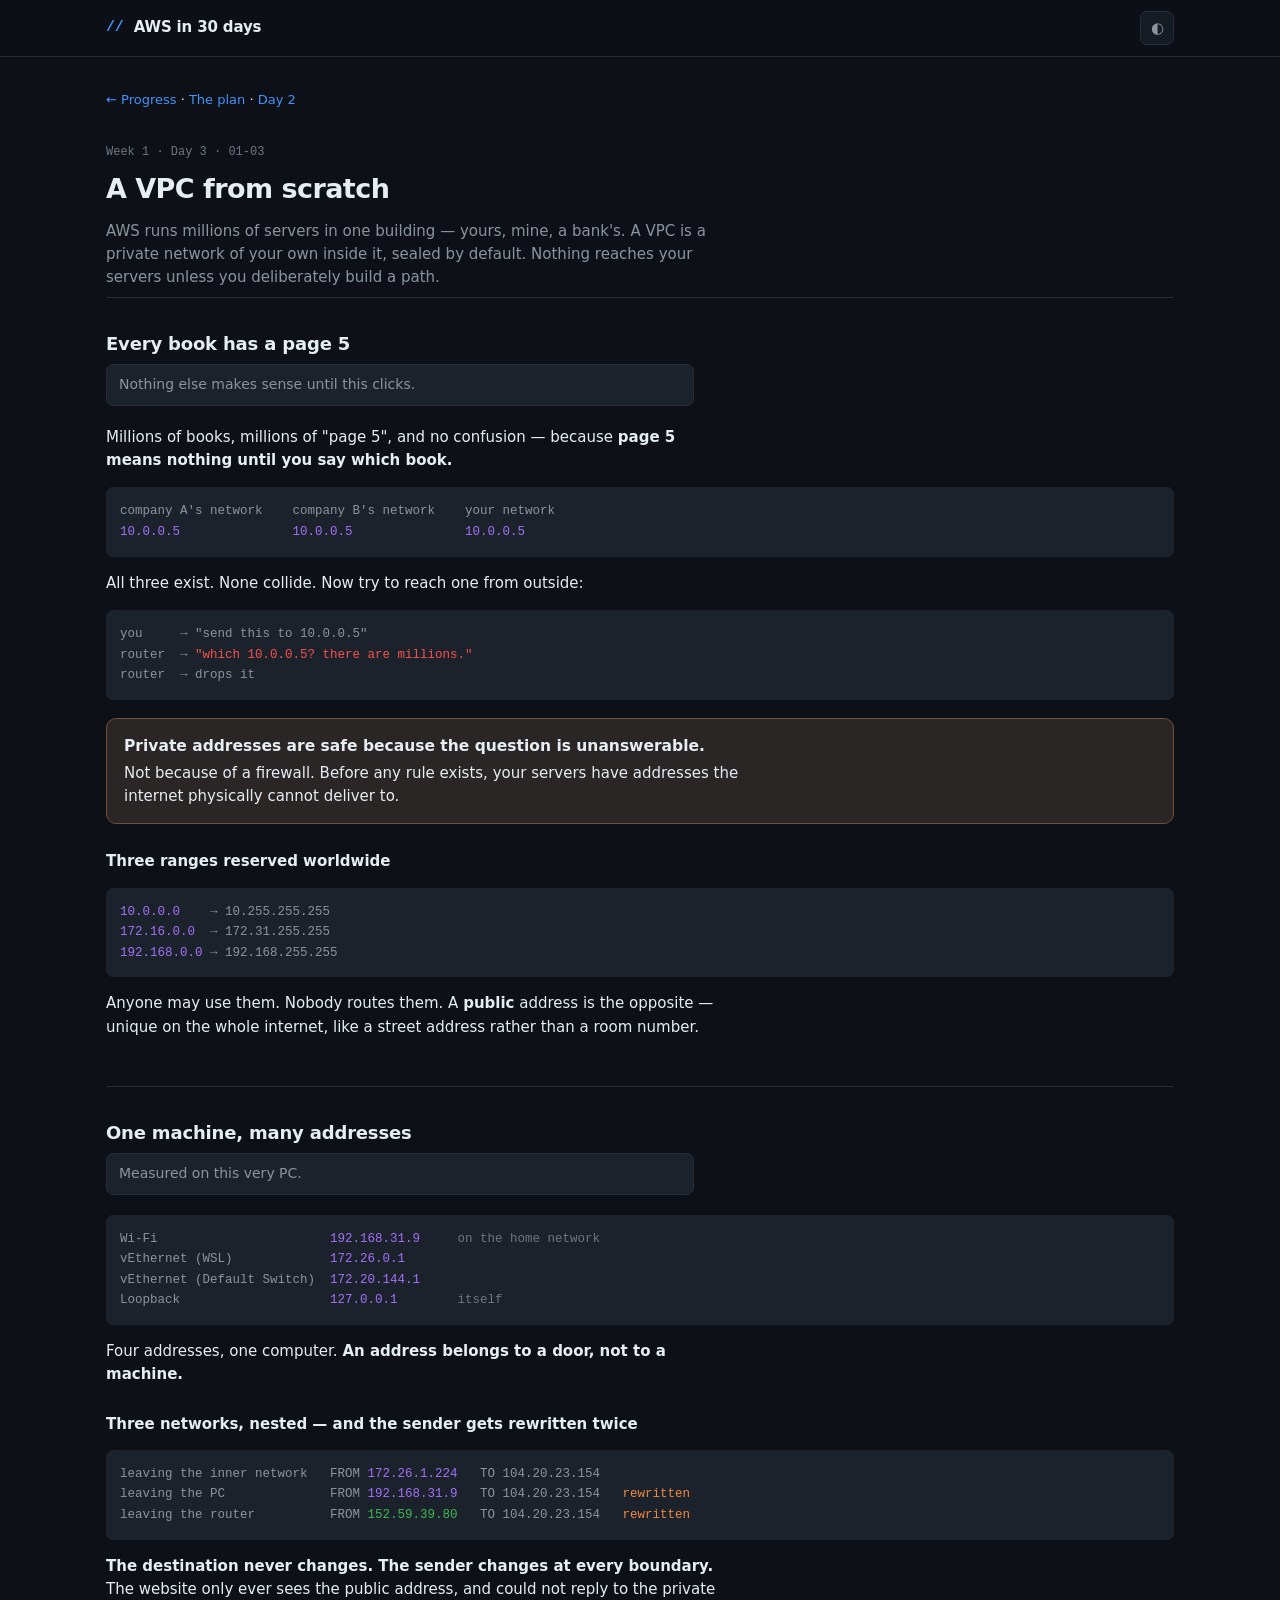
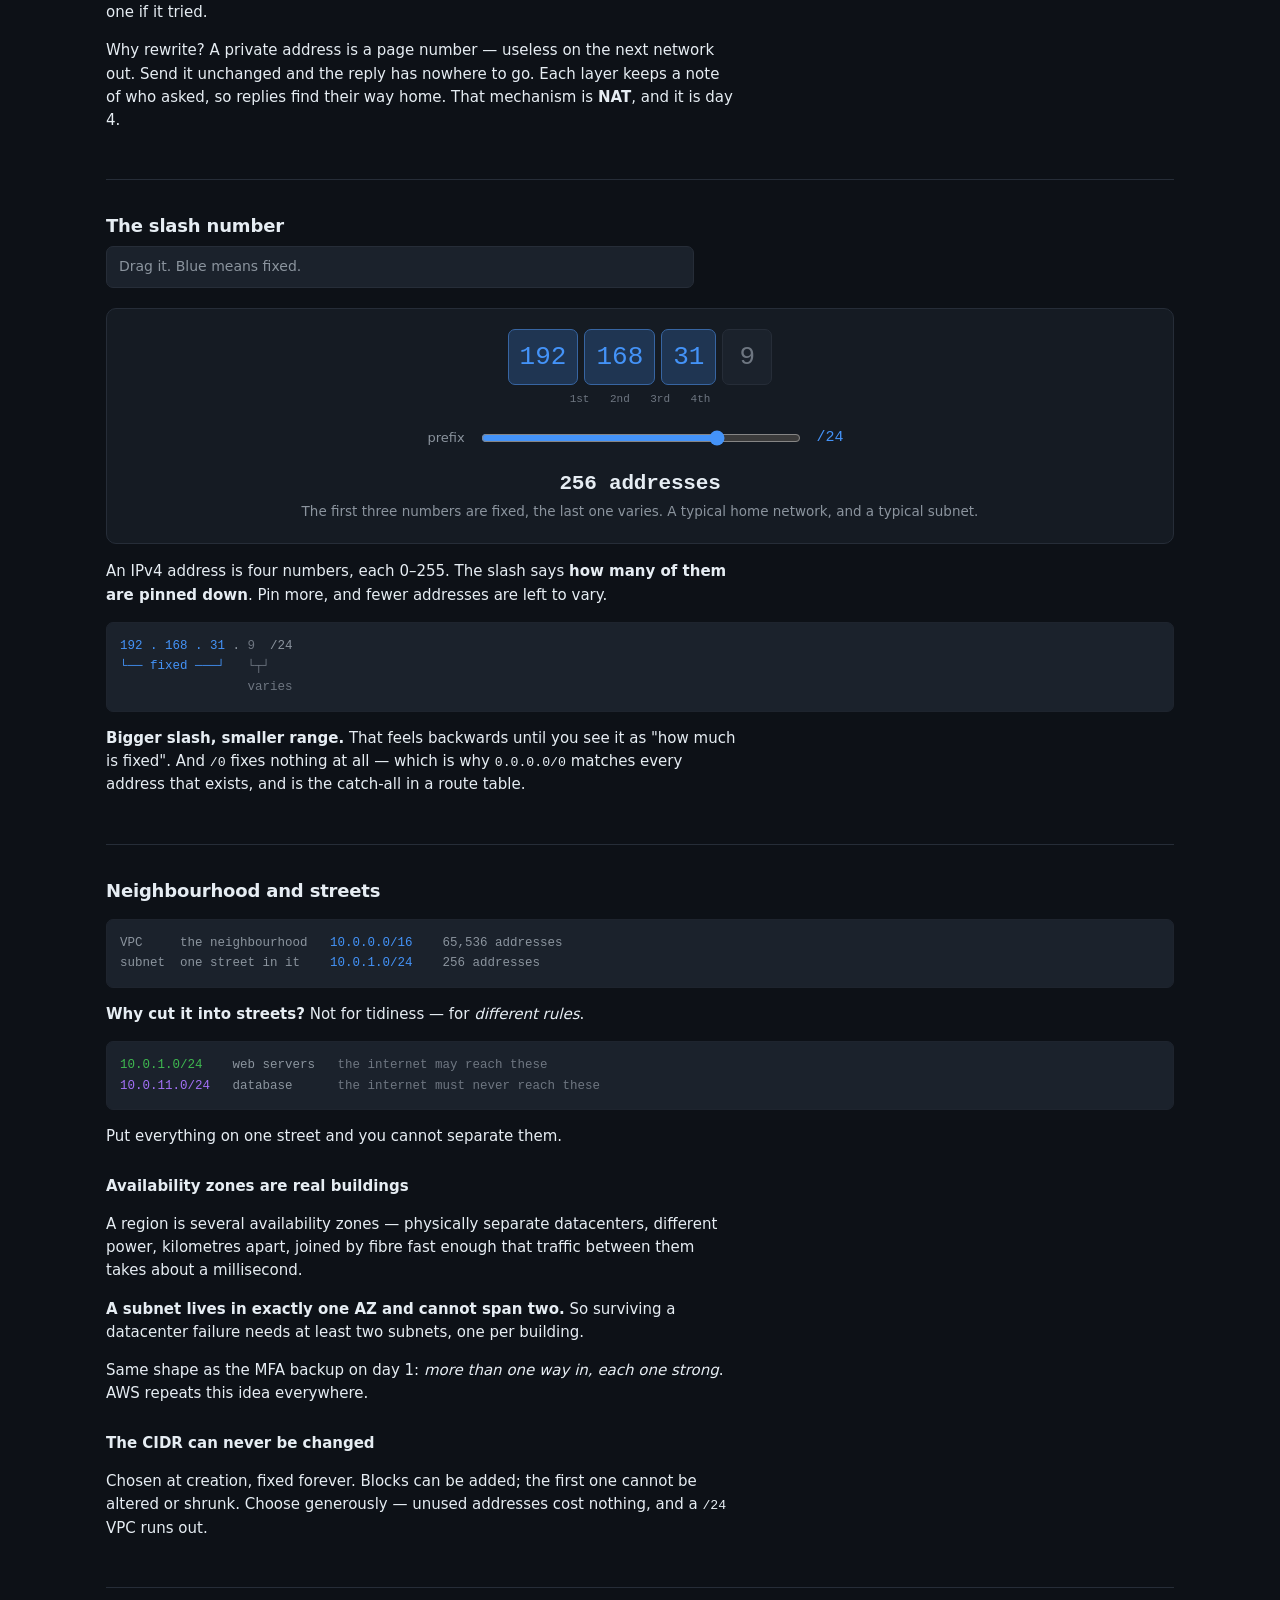
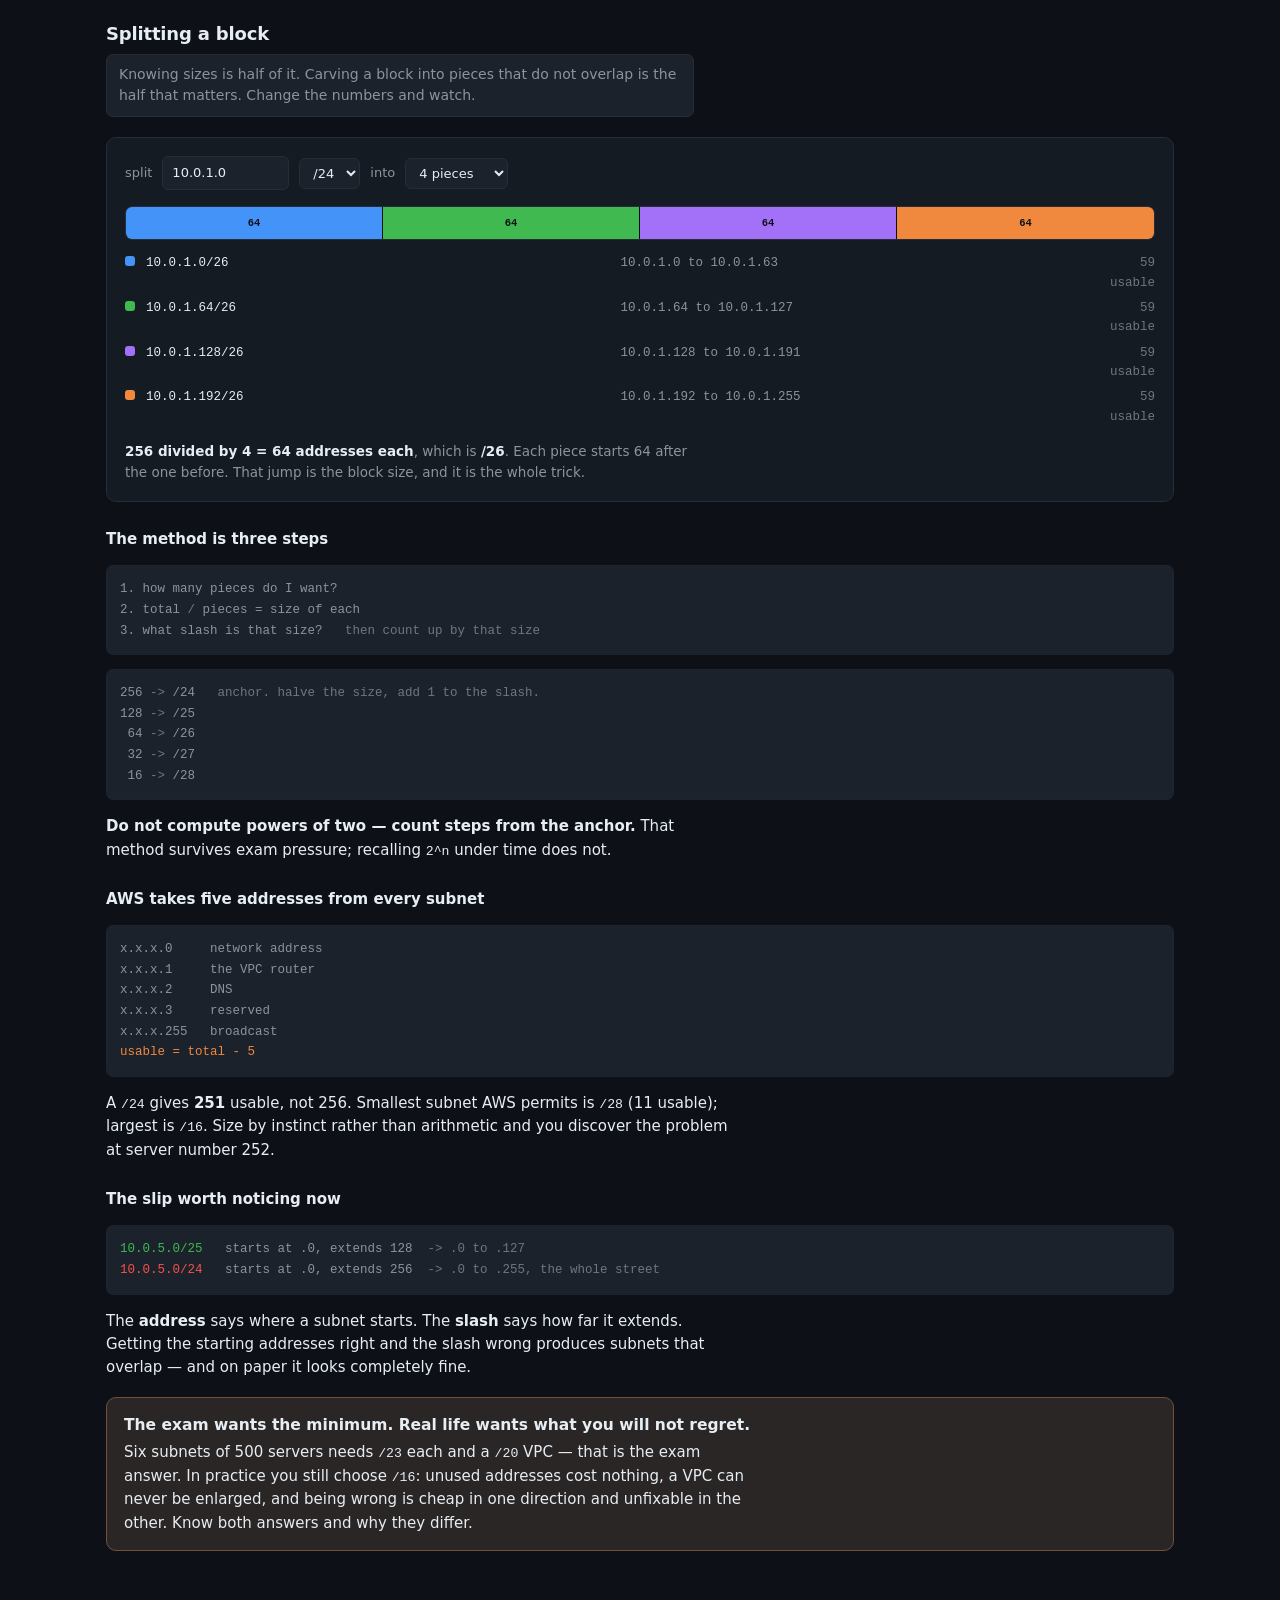
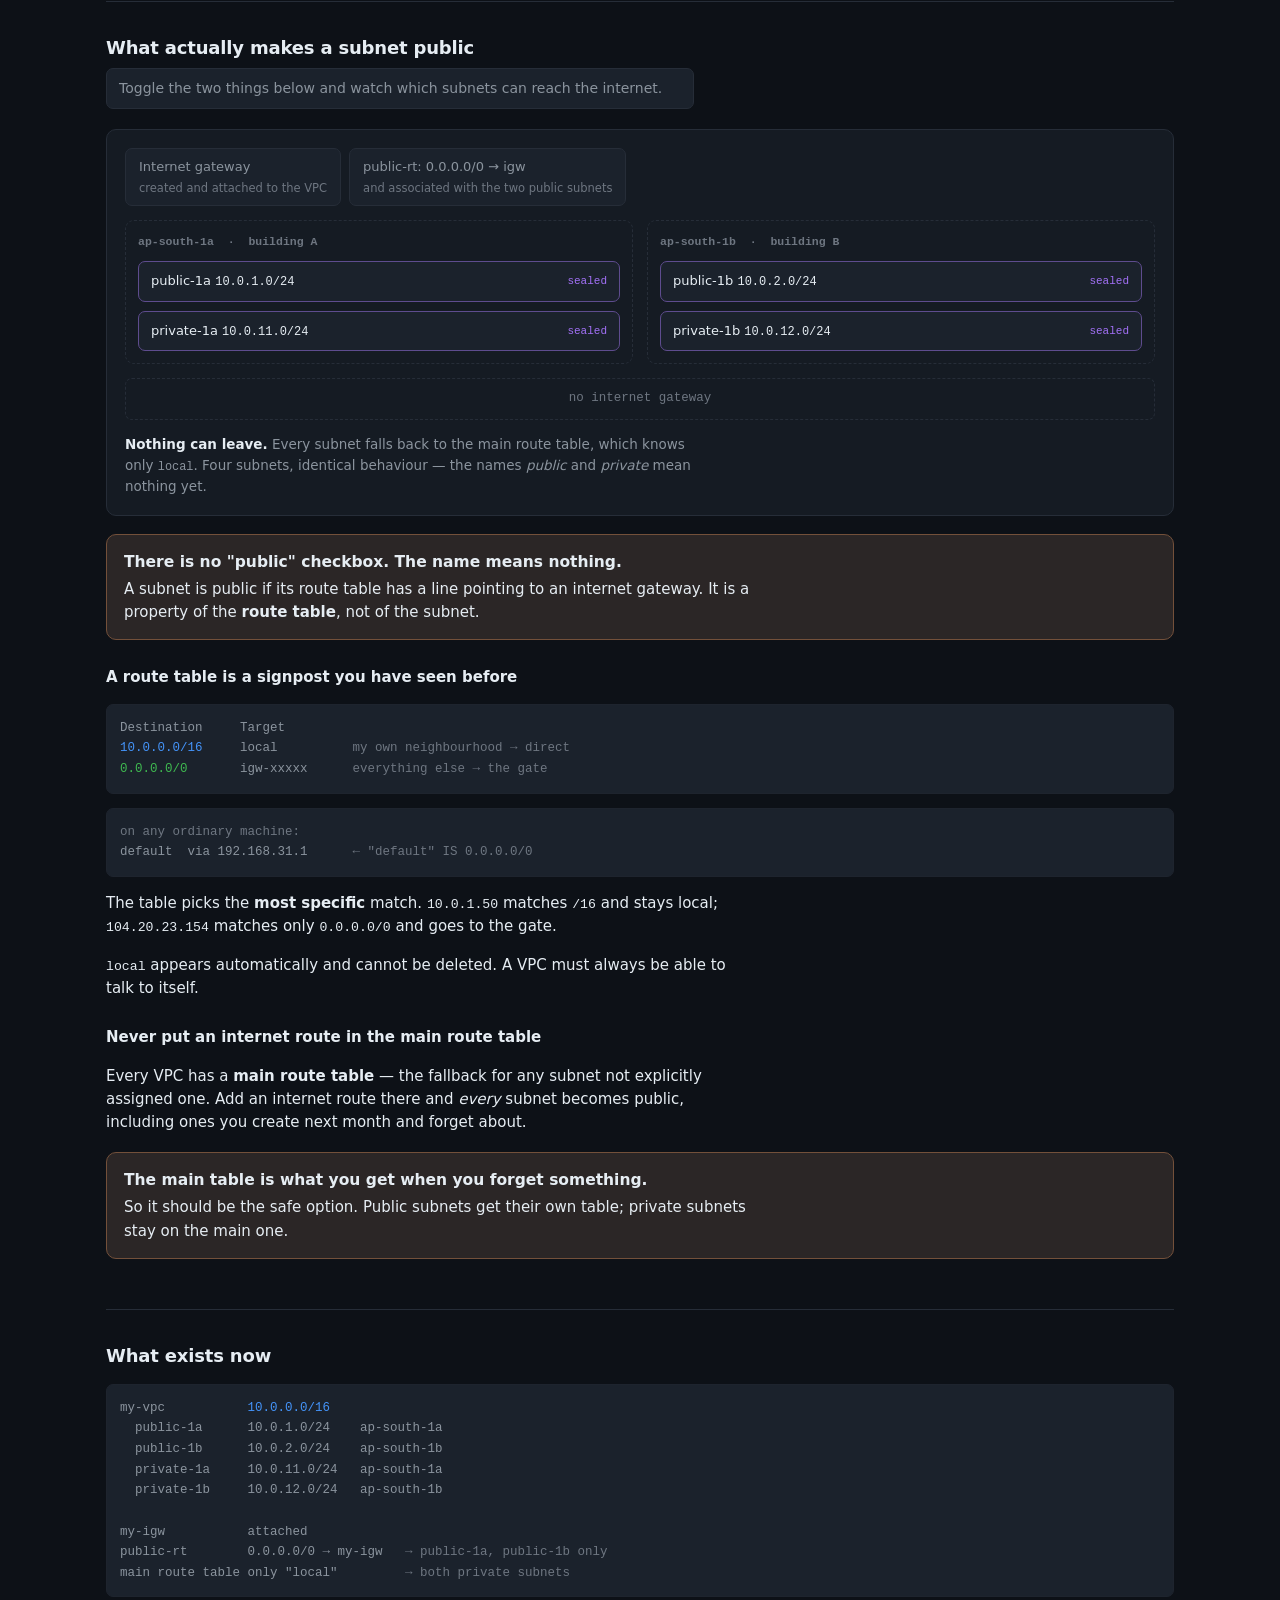
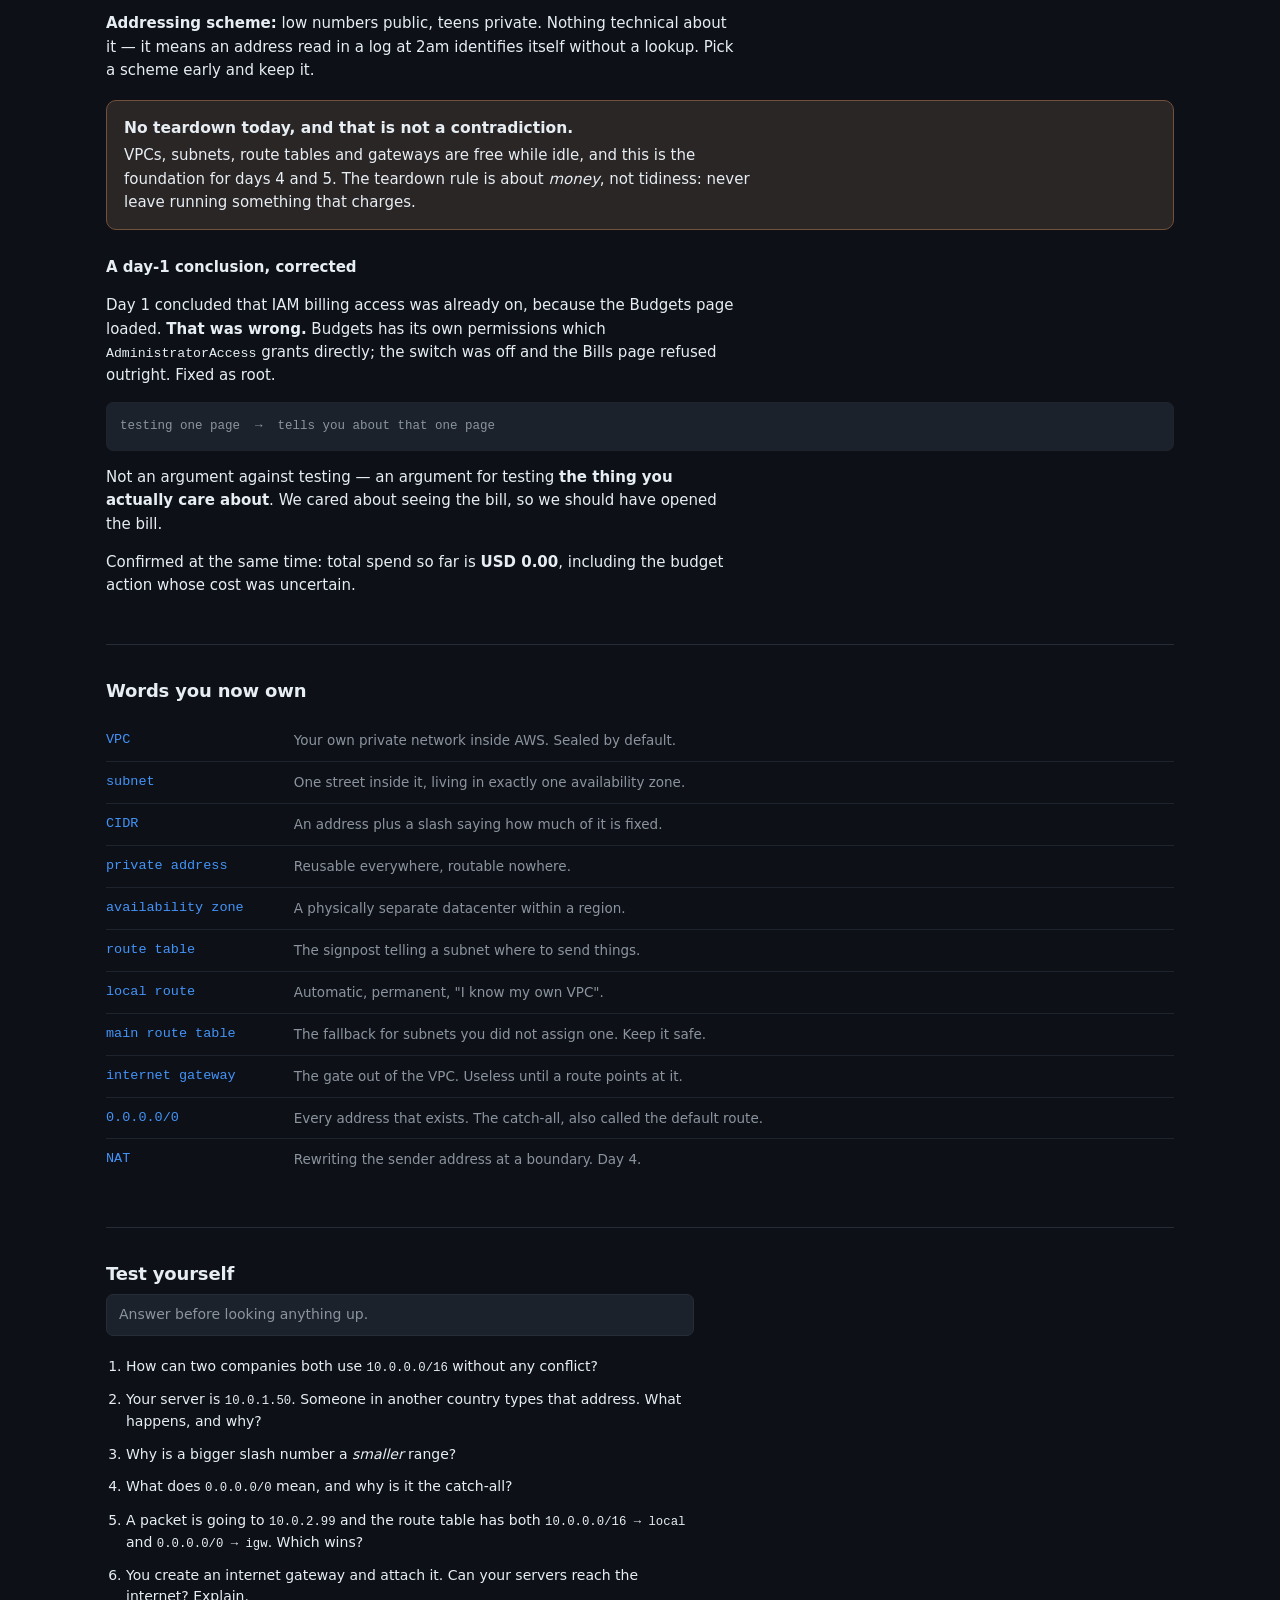
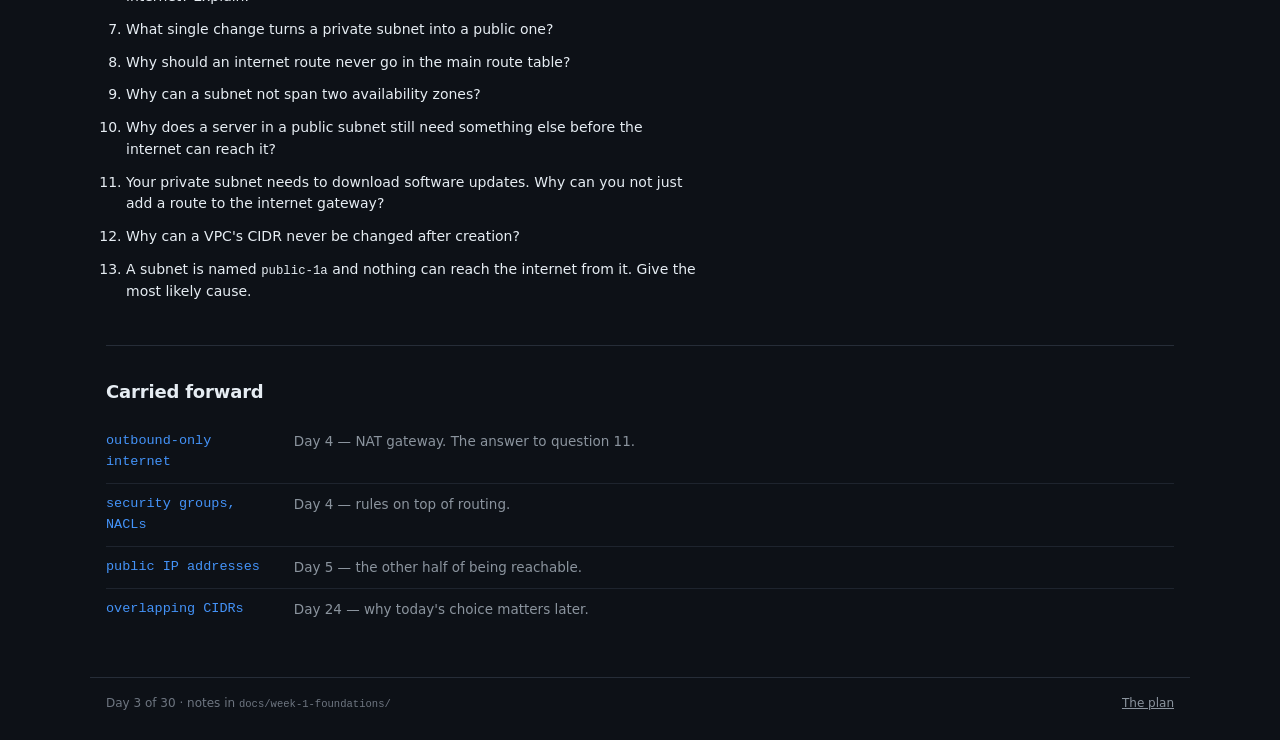
==== commit 8f0bb51c: "Subnetting deep dive, on request Asked to go deeper before moving on. Picked subnetting rather than " ====
--- a/site/day-03.html
+++ b/site/day-03.html
@@ -64,6 +64,26 @@
   .slashout b { display: block; font-family: var(--mono); font-size: 21px; letter-spacing: -.01em; }
   .slashout span { font-size: 13.5px; color: var(--ink-dim); }
 
+  /* subnet splitter */
+  .split { background: var(--panel); border: 1px solid var(--line); border-radius: var(--radius); padding: 18px; }
+  .splitctl { display: flex; gap: 10px; flex-wrap: wrap; align-items: center; margin-bottom: 16px; font-size: 13px; color: var(--ink-dim); }
+  .splitctl select, .splitctl input {
+    font: inherit; font-size: 13px; padding: 6px 9px; background: var(--panel-2);
+    color: var(--ink); border: 1px solid var(--line); border-radius: 6px;
+  }
+  .splitctl select:focus-visible, .splitctl input:focus-visible { outline: 2px solid var(--accent); outline-offset: 1px; }
+  .bar2 { display: flex; height: 34px; border-radius: 7px; overflow: hidden; border: 1px solid var(--line); margin-bottom: 14px; }
+  .piece { border-right: 1px solid var(--bg); display: grid; place-items: center; font-family: var(--mono); font-size: 10.5px; color: #0d1117; font-weight: 600; }
+  .piece:last-child { border-right: 0; }
+  .pieces { display: grid; gap: 6px; }
+  .prow { display: grid; grid-template-columns: 1.2ch 1fr 1fr 8ch; gap: 12px; align-items: baseline; font-family: var(--mono); font-size: 12.5px; }
+  .prow i { width: 10px; height: 10px; border-radius: 3px; display: block; }
+  .prow .cidr { color: var(--ink); }
+  .prow .range { color: var(--ink-dim); }
+  .prow .use { color: var(--ink-faint); text-align: right; }
+  .splitnote { margin: 14px 0 0; font-size: 13.5px; color: var(--ink-dim); }
+  .splitnote b { color: var(--ink); }
+
   /* vpc diagram with toggle */
   .vpcbox { background: var(--panel); border: 1px solid var(--line); border-radius: var(--radius); padding: 18px; }
   .azrow { display: grid; grid-template-columns: repeat(auto-fit, minmax(230px,1fr)); gap: 14px; }
@@ -269,6 +289,80 @@
     <p>Chosen at creation, fixed forever. Blocks can be added; the first one
     cannot be altered or shrunk. Choose generously — unused addresses cost
     nothing, and a <code>/24</code> VPC runs out.</p>
+  </section>
+
+  <section>
+    <h2>Splitting a block</h2>
+    <p class="sub">Knowing sizes is half of it. Carving a block into pieces
+    that do not overlap is the half that matters. Change the numbers and
+    watch.</p>
+
+    <div class="split">
+      <div class="splitctl">
+        <label for="base">split</label>
+        <input id="base" type="text" value="10.0.1.0" size="11" spellcheck="false">
+        <select id="basepfx">
+          <option value="24" selected>/24</option>
+          <option value="23">/23</option>
+          <option value="22">/22</option>
+        </select>
+        <label for="pieces">into</label>
+        <select id="pieces">
+          <option value="2">2 pieces</option>
+          <option value="4" selected>4 pieces</option>
+          <option value="8">8 pieces</option>
+          <option value="16">16 pieces</option>
+        </select>
+      </div>
+
+      <div class="bar2" id="bar2"></div>
+      <div class="pieces" id="plist"></div>
+      <p class="splitnote" id="splitnote"></p>
+    </div>
+
+    <h3 class="minor">The method is three steps</h3>
+    <pre class="box">1. how many pieces do I want?
+2. total <span class="dim">/</span> pieces = size of each
+3. what slash is that size?   <span class="dim">then count up by that size</span></pre>
+
+    <pre class="box">256 <span class="dim">-&gt;</span> /24   <span class="dim">anchor. halve the size, add 1 to the slash.</span>
+128 <span class="dim">-&gt;</span> /25
+ 64 <span class="dim">-&gt;</span> /26
+ 32 <span class="dim">-&gt;</span> /27
+ 16 <span class="dim">-&gt;</span> /28</pre>
+
+    <p><strong>Do not compute powers of two &mdash; count steps from the
+    anchor.</strong> That method survives exam pressure; recalling
+    <code>2^n</code> under time does not.</p>
+
+    <h3 class="minor">AWS takes five addresses from every subnet</h3>
+    <pre class="box">x.x.x.0     network address
+x.x.x.1     the VPC router
+x.x.x.2     DNS
+x.x.x.3     reserved
+x.x.x.255   broadcast
+<span class="w">usable = total - 5</span></pre>
+    <p>A <code>/24</code> gives <strong>251</strong> usable, not 256.
+    Smallest subnet AWS permits is <code>/28</code> (11 usable); largest is
+    <code>/16</code>. Size by instinct rather than arithmetic and you
+    discover the problem at server number 252.</p>
+
+    <h3 class="minor">The slip worth noticing now</h3>
+    <pre class="box"><span class="g">10.0.5.0/25</span>   starts at .0, extends 128  <span class="dim">-&gt; .0 to .127</span>
+<span class="r">10.0.5.0/24</span>   starts at .0, extends 256  <span class="dim">-&gt; .0 to .255, the whole street</span></pre>
+    <p>The <strong>address</strong> says where a subnet starts. The
+    <strong>slash</strong> says how far it extends. Getting the starting
+    addresses right and the slash wrong produces subnets that overlap &mdash;
+    and on paper it looks completely fine.</p>
+
+    <div class="callout">
+      <p class="big">The exam wants the minimum. Real life wants what you will not regret.</p>
+      <p>Six subnets of 500 servers needs <code>/23</code> each and a
+      <code>/20</code> VPC &mdash; that is the exam answer. In practice you
+      still choose <code>/16</code>: unused addresses cost nothing, a VPC can
+      never be enlarged, and being wrong is cheap in one direction and
+      unfixable in the other. Know both answers and why they differ.</p>
+    </div>
   </section>
 
   <section>
@@ -480,6 +574,94 @@
   pfx.addEventListener("input", drawSlash);
   drawSlash();
 
+  /* ---------- subnet splitter ----------
+     Shows the three-step method working: total / pieces = size, size -> slash,
+     then each piece starts one block further on. The usable column keeps the
+     five reserved addresses visible. */
+  var PAL = ["#4493f8", "#3fb950", "#a371f7", "#f0883e",
+             "#d29922", "#f778ba", "#58a6ff", "#56d364"];
+
+  var baseEl = document.getElementById("base");
+  var basePfxEl = document.getElementById("basepfx");
+  var piecesEl = document.getElementById("pieces");
+  var bar2 = document.getElementById("bar2");
+  var plist = document.getElementById("plist");
+  var splitnote = document.getElementById("splitnote");
+
+  function toInt(ip) {
+    var parts = ip.trim().split(".");
+    if (parts.length !== 4) return null;
+    var n = 0;
+    for (var i = 0; i < 4; i++) {
+      var v = parseInt(parts[i], 10);
+      if (isNaN(v) || v < 0 || v > 255 || !/^\d+$/.test(parts[i].trim())) return null;
+      n = (n * 256) + v;
+    }
+    return n;
+  }
+  function toIp(n) {
+    return [Math.floor(n / 16777216) % 256, Math.floor(n / 65536) % 256,
+            Math.floor(n / 256) % 256, n % 256].join(".");
+  }
+
+  function drawSplit() {
+    var base = toInt(baseEl.value);
+    var basePfx = parseInt(basePfxEl.value, 10);
+    var count = parseInt(piecesEl.value, 10);
+    var total = Math.pow(2, 32 - basePfx);
+    var size = total / count;
+    var newPfx = basePfx + Math.round(Math.log(count) / Math.log(2));
+
+    bar2.innerHTML = "";
+    plist.innerHTML = "";
+
+    if (base === null) {
+      splitnote.innerHTML = "<b>That is not a valid address.</b> Four numbers, each 0 to 255.";
+      return;
+    }
+
+    var snapped = Math.floor(base / total) * total;
+
+    for (var i = 0; i < count; i++) {
+      var start = snapped + (i * size);
+      var end = start + size - 1;
+      var colour = PAL[i % PAL.length];
+
+      var seg = el("div", "piece");
+      seg.style.width = (100 / count) + "%";
+      seg.style.background = colour;
+      if (count <= 8) seg.appendChild(el("span", null, String(size)));
+      bar2.appendChild(seg);
+
+      var row = el("div", "prow");
+      var sw = el("i");
+      sw.style.background = colour;
+      row.appendChild(sw);
+      row.appendChild(el("span", "cidr", toIp(start) + "/" + newPfx));
+      row.appendChild(el("span", "range", toIp(start) + "  to  " + toIp(end)));
+      row.appendChild(el("span", "use", (size - 5) + " usable"));
+      plist.appendChild(row);
+    }
+
+    var msg = "<b>" + total + " divided by " + count + " = " + size +
+      " addresses each</b>, which is <b>/" + newPfx + "</b>. Each piece starts " +
+      size + " after the one before. That jump is the block size, and it is the " +
+      "whole trick.";
+    if (snapped !== base) {
+      msg += " <b>Note:</b> the start was snapped to " + toIp(snapped) +
+        ", because pieces must tile from a clean boundary. AWS rejects anything else.";
+    }
+    if (newPfx > 28) {
+      msg += " <b>This is smaller than AWS allows</b> - /28 is the minimum subnet size.";
+    }
+    splitnote.innerHTML = msg;
+  }
+
+  baseEl.addEventListener("input", drawSplit);
+  basePfxEl.addEventListener("change", drawSplit);
+  piecesEl.addEventListener("change", drawSplit);
+  drawSplit();
+
   /* ---------- VPC reachability toggle ----------
      Two independent switches. The point is that the gateway alone changes
      nothing — the route table is what makes a subnet public. */
